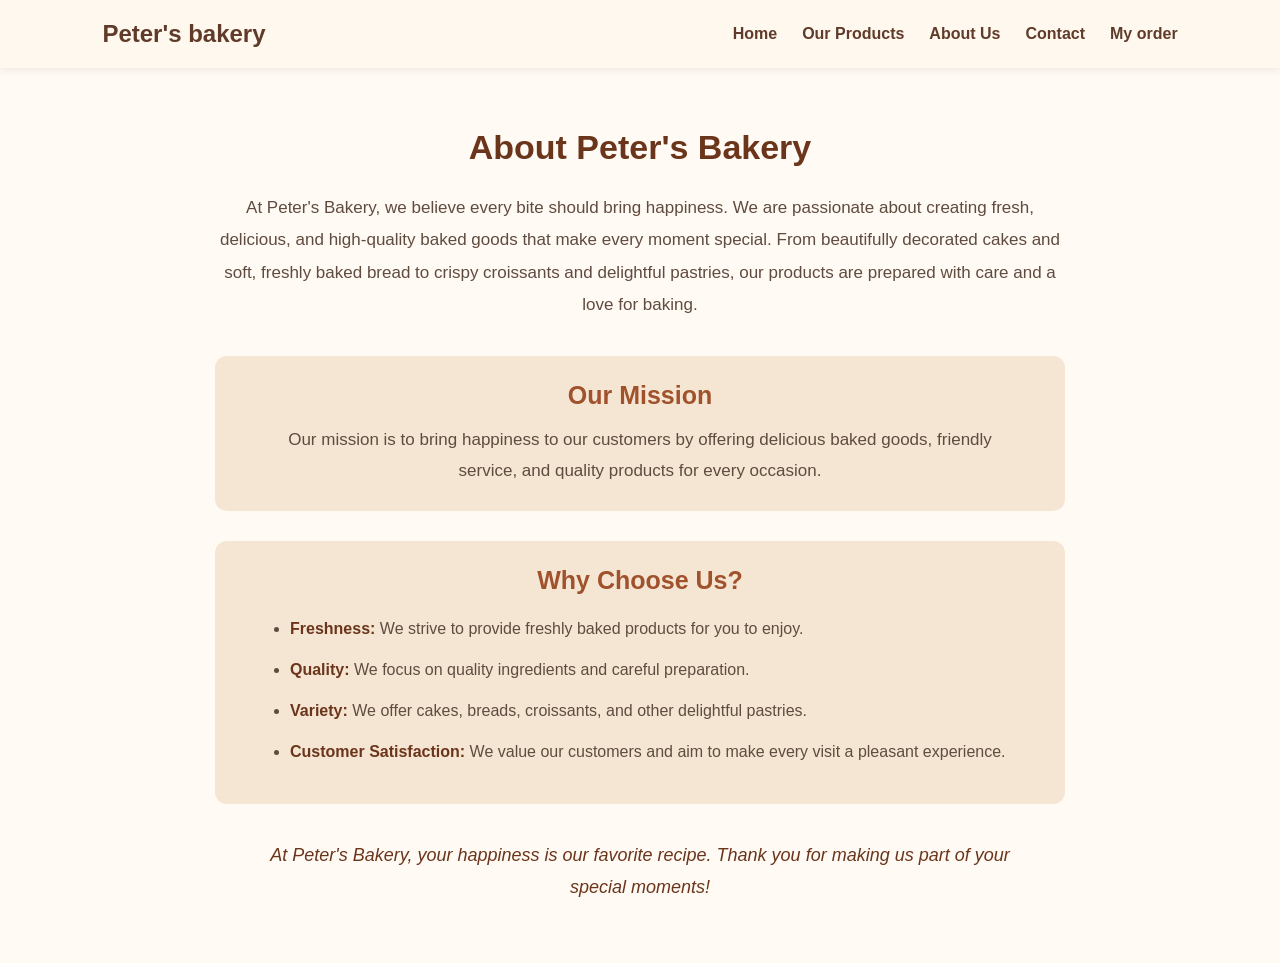
==== about_us.html @ 1d47c90d "Update Peter's Bakery website" ====
<!DOCTYPE html>
<html lang="en">
<head>
    <meta charset="UTF-8">
    <meta name="viewport" content="width=device-width, initial-scale=1.0">
    <title>Document</title>
    <link rel="stylesheet" href="style.css">
</head>
<body>
    <nav class="navbar">
        <a href="#home" class="logo">Peter's bakery</a>

        <ul class="nav-links">
            <li><a href="index.html">Home</a></li>
            <li><a href="/products.html">Our Products</a></li>
            <li><a href="#about_us">About Us</a></li>
            <li><a href="#contact">Contact</a></li>
            <li ><a href="#order">My order</a></li>
        </ul>
    </nav>

    <!-- About Us Section -->
<section id="about_us">
    <h2>About Peter's Bakery</h2>

    <p class="about-intro">
        At Peter's Bakery, we believe every bite should
        bring happiness. We are passionate about creating fresh,
        delicious, and high-quality baked goods that make every
        moment special.

        From beautifully decorated cakes and soft, freshly baked
        bread to crispy croissants and delightful pastries,
        our products are prepared with care and a love for baking.
    </p>

    <div class="about-mission">
        <h3>Our Mission</h3>

        <p>
            Our mission is to bring happiness to our customers
            by offering delicious baked goods, friendly service,
            and quality products for every occasion.
        </p>
    </div>

    <div class="about-why">
        <h3>Why Choose Us?</h3>

        <ul>
            <li>
                <strong>Freshness:</strong>
                We strive to provide freshly baked products
                for you to enjoy.
            </li>

            <li>
                <strong>Quality:</strong>
                We focus on quality ingredients and careful
                preparation.
            </li>

            <li>
                <strong>Variety:</strong>
                We offer cakes, breads, croissants, and other
                delightful pastries.
            </li>

            <li>
                <strong>Customer Satisfaction:</strong>
                We value our customers and aim to make every
                visit a pleasant experience.
            </li>
        </ul>
    </div>

    <p class="about-closing">
        At Peter's Bakery, your happiness is our favorite
        recipe. Thank you for making us part of your special moments!
    </p>
</section>



    
</body>
</html>
---- style.css ----
/* =====================================
   GENERAL STYLES
===================================== */

* {
    margin: 0;
    padding: 0;
    box-sizing: border-box;
}

html {
    scroll-behavior: smooth;
}

body {
    font-family: Arial, sans-serif;
    background-color: #fffaf3;
    color: #603b2a;
}


/* =====================================
   NAVIGATION BAR
===================================== */

.navbar {
    display: flex;
    justify-content: space-between;
    align-items: center;
    padding: 20px 8%;
    background-color: #fff8ef;

    position: sticky;
    top: 0;
    z-index: 1000;

    box-shadow: 0 2px 8px rgba(0, 0, 0, 0.08);
}

/* Bakery Logo */

.logo {
    font-size: 24px;
    font-weight: bold;
    color: #603b2a;
    text-decoration: none;
}

/* Navigation Links */

.nav-links {
    display: flex;
    gap: 25px;
    list-style: none;
    margin: 0;
    padding: 0;
}

.nav-links a {
    text-decoration: none;
    color: #603b2a;
    font-size: 16px;
    font-weight: bold;
    transition: color 0.3s ease;
}

/* Navigation Hover Effect */

.nav-links a:hover {
    color: #d18b47;
}


/* =====================================
   HOME SECTION
===================================== */

#home {
    position: relative;
    min-height: 85vh;
    padding: 60px 8%;
    box-sizing: border-box;

    display: flex;
    justify-content: center;
    align-items: center;

    overflow: hidden;

    color: white;
    text-align: center;
}

/* Background Video */

.background-video {
    position: absolute;
    top: 0;
    left: 0;

    width: 100%;
    height: 100%;

    object-fit: cover;
    object-position: center;

    z-index: 0;
}

/* Dark Overlay */

#home::before {
    content: "";
    position: absolute;
    top: 0;
    left: 0;

    width: 100%;
    height: 100%;

    background-color: rgba(0, 0, 0, 0.50);

    z-index: 1;
}

/* Home Content */

.home-content {
    position: relative;
    z-index: 2;

    max-width: 900px;
    margin: 0 auto;
}

/* Welcome Text */

#home .welcome-text {
    font-size: 15px;
    font-weight: bold;
    letter-spacing: 3px;
    color: #f4c98a;
    margin-bottom: 20px;
    line-height: 1.5;
}

/* Main Heading */

#home h1 {
    font-size: 42px;
    color: white;
    margin-bottom: 15px;

    text-shadow: 2px 2px 5px rgba(0, 0, 0, 0.6);
}

/* Subtitle */

#home h2 {
    font-size: 26px;
    color: #f4c98a;
    margin: 20px 0;
}

/* Description Paragraphs */

#home .home-content > p:not(.welcome-text):not(.home-slogan) {
    max-width: 800px;
    margin: 15px auto;
    font-size: 18px;
    line-height: 1.8;
    color: white;
}

/* Home Buttons Container */

.home-buttons {
    margin-top: 30px;
}

/* Both Home Buttons */

.home-buttons a {
    display: inline-block;
    padding: 14px 28px;
    margin: 5px;

    text-decoration: none;
    font-size: 17px;
    font-weight: bold;

    border-radius: 8px;

    transition: background-color 0.3s ease,
                transform 0.3s ease;
}

.home-buttons a:hover {
    transform: translateY(-3px);
}

/* Explore Menu Button */

.menu-button {
    background-color: #d18b47;
    color: white;
}

.menu-button:hover {
    background-color: #8b4513;
}

/* Contact Button */

.contact-button {
    background-color: transparent;
    color: white;
    border: 2px solid white;
}

.contact-button:hover {
    background-color: #8b4513;
}

/* Closing Slogan */

#home .home-slogan {
    margin-top: 30px;
    font-size: 18px;
    font-style: italic;
    color: #f4c98a;
}


/* =====================================
   CATEGORIES SECTION
===================================== */

#categories_section {
    padding: 60px 5%;
    background-color: #fffaf3;
    color: #603b2a;
}

/* Categories Heading */

#categories_section > h2 {
    text-align: center;
    font-size: 34px;
    color: #6b351c;
    margin-bottom: 12px;
}

/* Categories Introduction */

.categories-intro {
    text-align: center;
    font-size: 18px;
    color: #777;

    line-height: 1.6;

    max-width: 800px;
    margin: 0 auto 35px;
}

/* Categories Container */

.categories-container {
    display: flex;
    flex-wrap: wrap;
    justify-content: center;
    align-items: stretch;

    gap: 30px;

    max-width: 1400px;
    margin: 0 auto;
}

/* Individual Category Card */

.category-card {
    width: 300px;
    box-sizing: border-box;

    background-color: white;

    border: 1px solid #f0dfcc;
    border-radius: 15px;

    padding: 12px;

    text-align: center;

    box-shadow: 0 4px 12px rgba(0, 0, 0, 0.12);

    overflow: hidden;

    transition: transform 0.3s ease,
                box-shadow 0.3s ease;
}

/* Category Image */

.category-card img {
    display: block;

    width: 100%;
    height: 220px;

    object-fit: cover;
    object-position: center;

    border-radius: 10px;
}

/* Category Name */

.category-card h3 {
    color: #6b351c;
    font-size: 21px;
    margin: 15px 0 8px;
}

/* Category Description */

.category-card p {
    color: #666;
    font-size: 14px;
    line-height: 1.6;
    margin-bottom: 15px;
}

/* Category Button */

.category-button {
    display: inline-block;

    width: 100%;
    padding: 12px;

    background-color: #8b4513;
    color: white;

    text-decoration: none;
    font-size: 16px;
    font-weight: bold;

    border-radius: 8px;

    transition: background-color 0.3s ease;
}

/* Category Button Hover */

.category-button:hover {
    background-color: #c07838;
}

/* Category Card Hover */

.category-card:hover {
    transform: translateY(-5px);

    box-shadow: 0 8px 20px rgba(0, 0, 0, 0.18);
}

/* View All Products Button */

.all-products-button {
    text-align: center;
    margin-top: 40px;
}

.all-products-button a {
    display: inline-block;

    padding: 14px 28px;

    background-color: #d18b47;
    color: white;

    text-decoration: none;
    font-size: 17px;
    font-weight: bold;

    border-radius: 8px;

    transition: background-color 0.3s ease;
}

.all-products-button a:hover {
    background-color: #8b4513;
}


/* =====================================
   PRODUCTS SECTION
   For products.html
===================================== */

#products_section {
    padding: 60px 5%;
    background-color: #fffaf3;
    color: #603b2a;
}

#products_section h2 {
    text-align: center;
    font-size: 34px;
    color: #6b351c;
    margin: 0 0 12px;
    font-weight: bold;
}

#products_section > p {
    text-align: center;
    font-size: 18px;
    color: #777;
    line-height: 1.6;
    margin: 0 0 35px;
}

.products_container {
    display: flex;
    flex-wrap: wrap;
    justify-content: center;
    align-items: stretch;
    gap: 30px;
    max-width: 1400px;
    margin: 0 auto;
}

.product_card {
    width: 300px;
    box-sizing: border-box;
    background-color: #ffffff;
    border: 1px solid #f0dfcc;
    border-radius: 15px;
    padding: 12px;
    text-align: center;
    box-shadow: 0 4px 12px rgba(0, 0, 0, 0.12);
    overflow: hidden;

    transition: transform 0.3s ease,
                box-shadow 0.3s ease;

    font-family: Arial, sans-serif;
}

.product_card img {
    display: block;
    width: 100%;
    height: 240px;
    object-fit: cover;
    object-position: center;
    border-radius: 10px;
}

.product_card h3 {
    color: #6b351c;
    font-size: 21px;
    margin: 15px 0 8px;
}

.product_card p {
    color: #666;
    font-size: 14px;
    line-height: 1.6;
    margin: 0 0 15px;
}

.product_card span {
    display: block;
    color: #a0522d;
    font-size: 20px;
    font-weight: bold;
    margin-bottom: 15px;
}

.product_card button {
    width: 100%;
    padding: 12px;
    background-color: #8b4513;
    color: white;
    border: none;
    border-radius: 8px;
    font-size: 16px;
    font-weight: bold;
    cursor: pointer;

    transition: background-color 0.3s ease;
}

.product_card button:hover {
    background-color: #c07838;
}

.product_card:hover {
    transform: translateY(-5px);
    box-shadow: 0 8px 20px rgba(0, 0, 0, 0.18);
}


/* =====================================
   ABOUT US SECTION
   For about_us.html
===================================== */

#about_us {
    padding: 60px 8%;
    background-color: #fffaf3;
    color: #603b2a;
    text-align: center;
}

#about_us h2 {
    font-size: 34px;
    color: #6b351c;
    margin-bottom: 25px;
}

#about_us .about-intro {
    max-width: 850px;
    margin: 0 auto 35px;
    font-size: 17px;
    line-height: 1.9;
    color: #604b40;
}

#about_us .about-mission,
#about_us .about-why {
    max-width: 850px;
    margin: 30px auto;
    padding: 25px;
    background-color: #f5e6d3;
    border-radius: 12px;
    text-align: center;
}

#about_us h3 {
    font-size: 25px;
    color: #a0522d;
    margin-top: 0;
    margin-bottom: 15px;
}

#about_us .about-mission p {
    max-width: 750px;
    margin: 0 auto;
    font-size: 17px;
    line-height: 1.8;
    color: #604b40;
}

#about_us ul {
    max-width: 750px;
    margin: 20px auto 0;
    padding-left: 25px;
    text-align: left;
}

#about_us li {
    font-size: 16px;
    line-height: 1.8;
    margin-bottom: 12px;
    color: #604b40;
}

#about_us li strong {
    color: #6b351c;
}

#about_us .about-closing {
    max-width: 800px;
    margin: 35px auto 0;
    font-size: 18px;
    font-style: italic;
    line-height: 1.8;
    color: #6b351c;
}


/* =====================================
   CONTACT SECTION
===================================== */

#contact {
    padding: 60px 8%;
    background-color: #f5e6d3;
    color: #603b2a;
    text-align: center;
}

#contact h2 {
    font-size: 34px;
    color: #6b351c;
    margin-bottom: 20px;
}

#contact .contact-intro {
    max-width: 800px;
    margin: 0 auto 35px;
    font-size: 17px;
    line-height: 1.8;
    color: #604b40;
}

/* Contact Container */

.contact-container {
    display: flex;
    justify-content: center;
    align-items: stretch;
    gap: 30px;
    max-width: 900px;
    margin: 0 auto;
}

/* Contact Information and Opening Hours */

.contact-info,
.opening-hours {
    flex: 1;
    padding: 25px;
    background-color: #fffaf3;
    border-radius: 12px;
    box-shadow: 0 4px 12px rgba(0, 0, 0, 0.10);
}

/* Contact Subheadings */

#contact h3 {
    font-size: 24px;
    color: #a0522d;
    margin-top: 0;
    margin-bottom: 20px;
}

/* Contact Paragraphs */

#contact p {
    font-size: 16px;
    line-height: 1.8;
    color: #604b40;
}

/* Contact Details */

.contact-info p {
    margin: 15px 0;
}

/* Clickable Contact Links */

#contact a {
    color: #8b4513;
    text-decoration: none;
}

#contact a:hover {
    color: #d18b47;
    text-decoration: underline;
}

/* Closing Contact Message */

#contact .contact-message {
    margin: 35px auto 0;
    font-size: 17px;
    font-style: italic;
    color: #6b351c;
}


/* =====================================
   FOOTER
===================================== */

.footer {
    padding: 22px 8%;
    background-color: #603b2a;
    color: white;
    text-align: center;
}

.footer p {
    font-size: 14px;
    line-height: 1.6;
}


/* =====================================
   RESPONSIVE DESIGN
   For tablets and mobile phones
===================================== */

@media (max-width: 768px) {

    /* Navigation */

    .navbar {
        flex-direction: column;
        gap: 18px;
        padding: 18px 5%;
    }

    .nav-links {
        flex-wrap: wrap;
        justify-content: center;
        gap: 15px;
    }

    .nav-links a {
        font-size: 14px;
    }


    /* Home */

    #home {
        min-height: 80vh;
        padding: 50px 5%;
    }

    #home h1 {
        font-size: 32px;
    }

    #home h2 {
        font-size: 22px;
    }

    #home .home-content > p:not(.welcome-text):not(.home-slogan) {
        font-size: 16px;
    }


    /* Categories */

    #categories_section {
        padding: 45px 5%;
    }

    #categories_section > h2 {
        font-size: 28px;
    }

    .categories-container {
        gap: 20px;
    }

    .category-card {
        width: 100%;
        max-width: 350px;
    }


    /* Contact */

    .contact-container {
        flex-direction: column;
        align-items: center;
    }

    .contact-info,
    .opening-hours {
        width: 100%;
        max-width: 450px;
    }

}


@media (max-width: 480px) {

    .logo {
        font-size: 22px;
    }

    .nav-links {
        gap: 12px;
    }

    #home h1 {
        font-size: 27px;
    }

    #home h2 {
        font-size: 20px;
    }

    #home .welcome-text {
        font-size: 13px;
        letter-spacing: 2px;
    }

    .home-buttons a {
        padding: 12px 18px;
        font-size: 15px;
    }

    #categories_section > h2 {
        font-size: 25px;
    }

    .category-card img {
        height: 200px;
    }

    #contact h2 {
        font-size: 28px;
    }

}
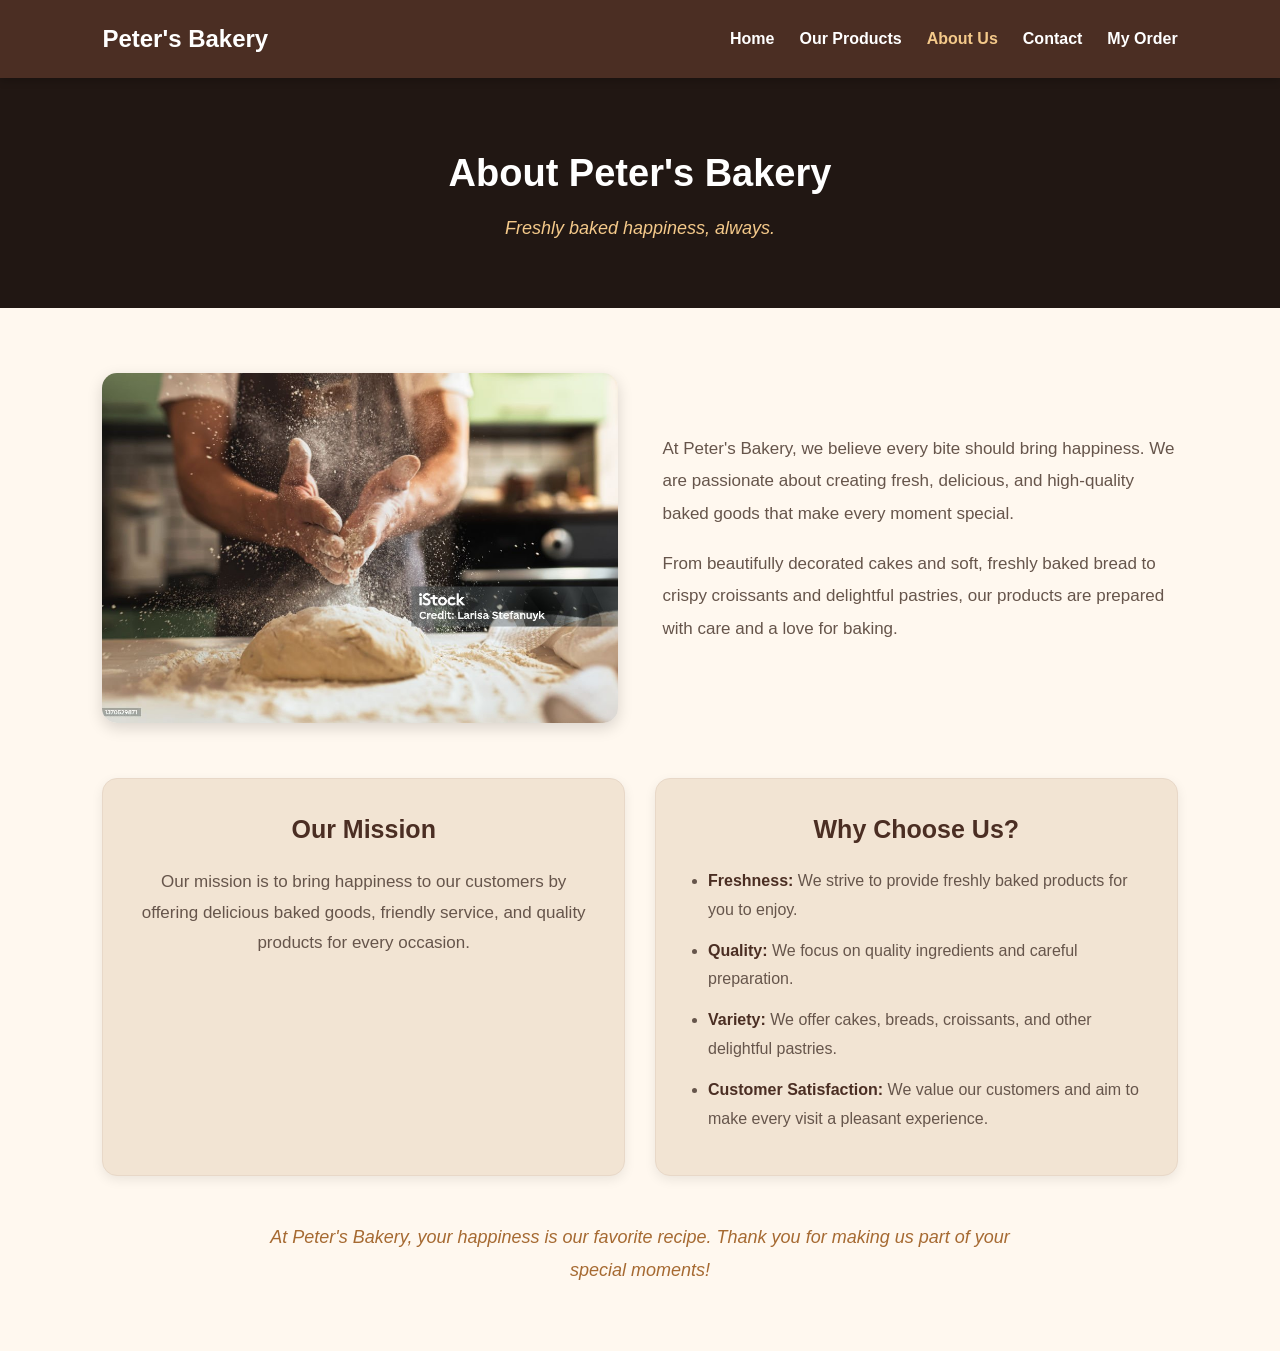
==== commit 58a7c853: "Update Peter's Bakery website" ====
--- a/about_us.html
+++ b/about_us.html
@@ -1,87 +1,119 @@
+
 <!DOCTYPE html>
 <html lang="en">
 <head>
     <meta charset="UTF-8">
     <meta name="viewport" content="width=device-width, initial-scale=1.0">
-    <title>Document</title>
+
+    <title>About Us | Peter's Bakery</title>
+
     <link rel="stylesheet" href="style.css">
 </head>
+
 <body>
+
+    <!-- Navigation Bar -->
     <nav class="navbar">
-        <a href="#home" class="logo">Peter's bakery</a>
+        <a href="./index.html" class="logo">Peter's Bakery</a>
 
         <ul class="nav-links">
-            <li><a href="index.html">Home</a></li>
-            <li><a href="/products.html">Our Products</a></li>
-            <li><a href="#about_us">About Us</a></li>
-            <li><a href="#contact">Contact</a></li>
-            <li ><a href="#order">My order</a></li>
+            <li><a href="./index.html">Home</a></li>
+            <li><a href="./products.html">Our Products</a></li>
+            <li><a href="./about_us.html" class="active">About Us</a></li>
+            <li><a href="./index.html#contact">Contact</a></li>
+            <li><a href="./my_order.html">My Order</a></li>
         </ul>
     </nav>
 
+    <!-- About Us Hero -->
+    <header class="about-hero">
+        <h1>About Peter's Bakery</h1>
+        <p>Freshly baked happiness, always.</p>
+    </header>
+
     <!-- About Us Section -->
-<section id="about_us">
-    <h2>About Peter's Bakery</h2>
+    <main>
+        <section id="about_us">
 
-    <p class="about-intro">
-        At Peter's Bakery, we believe every bite should
-        bring happiness. We are passionate about creating fresh,
-        delicious, and high-quality baked goods that make every
-        moment special.
+            <!-- Introduction -->
+            <div class="about-introduction">
 
-        From beautifully decorated cakes and soft, freshly baked
-        bread to crispy croissants and delightful pastries,
-        our products are prepared with care and a love for baking.
-    </p>
+                <div class="about-image">
+                    <img src="./images/about-bakery.jpg"
+                         alt="Freshly baked cakes and pastries">
+                </div>
 
-    <div class="about-mission">
-        <h3>Our Mission</h3>
+                <div class="about-intro">
+                    <p>
+                        At Peter's Bakery, we believe every bite should
+                        bring happiness. We are passionate about creating
+                        fresh, delicious, and high-quality baked goods
+                        that make every moment special.
+                    </p>
 
-        <p>
-            Our mission is to bring happiness to our customers
-            by offering delicious baked goods, friendly service,
-            and quality products for every occasion.
-        </p>
-    </div>
+                    <p>
+                        From beautifully decorated cakes and soft,
+                        freshly baked bread to crispy croissants and
+                        delightful pastries, our products are prepared
+                        with care and a love for baking.
+                    </p>
+                </div>
 
-    <div class="about-why">
-        <h3>Why Choose Us?</h3>
+            </div>
 
-        <ul>
-            <li>
-                <strong>Freshness:</strong>
-                We strive to provide freshly baked products
-                for you to enjoy.
-            </li>
+            <!-- Mission and Why Choose Us -->
+            <div class="about-features">
 
-            <li>
-                <strong>Quality:</strong>
-                We focus on quality ingredients and careful
-                preparation.
-            </li>
+                <div class="about-mission">
+                    <h3>Our Mission</h3>
 
-            <li>
-                <strong>Variety:</strong>
-                We offer cakes, breads, croissants, and other
-                delightful pastries.
-            </li>
+                    <p>
+                        Our mission is to bring happiness to our customers
+                        by offering delicious baked goods, friendly service,
+                        and quality products for every occasion.
+                    </p>
+                </div>
 
-            <li>
-                <strong>Customer Satisfaction:</strong>
-                We value our customers and aim to make every
-                visit a pleasant experience.
-            </li>
-        </ul>
-    </div>
+                <div class="about-why">
+                    <h3>Why Choose Us?</h3>
 
-    <p class="about-closing">
-        At Peter's Bakery, your happiness is our favorite
-        recipe. Thank you for making us part of your special moments!
-    </p>
-</section>
+                    <ul>
+                        <li>
+                            <strong>Freshness:</strong>
+                            We strive to provide freshly baked products
+                            for you to enjoy.
+                        </li>
 
+                        <li>
+                            <strong>Quality:</strong>
+                            We focus on quality ingredients and careful
+                            preparation.
+                        </li>
 
+                        <li>
+                            <strong>Variety:</strong>
+                            We offer cakes, breads, croissants, and other
+                            delightful pastries.
+                        </li>
 
-    
+                        <li>
+                            <strong>Customer Satisfaction:</strong>
+                            We value our customers and aim to make every
+                            visit a pleasant experience.
+                        </li>
+                    </ul>
+                </div>
+
+            </div>
+
+            <!-- Closing Message -->
+            <p class="about-closing">
+                At Peter's Bakery, your happiness is our favorite recipe.
+                Thank you for making us part of your special moments!
+            </p>
+
+        </section>
+    </main>
+
 </body>
-</html>+</html>
--- a/style.css
+++ b/style.css
@@ -1,7 +1,30 @@
 
-/* =====================================
-   GENERAL STYLES
-===================================== */
+/* =========================================================
+   PETER'S BAKERY
+   COMPLETE WEBSITE STYLESHEET
+   ========================================================= */
+
+
+/* =========================================================
+   1. COLOUR PALETTE AND GENERAL STYLES
+   ========================================================= */
+
+:root {
+    --dark-chocolate: #211713;
+    --deep-brown: #4B2E23;
+    --cream: #FFF8EF;
+    --caramel: #D99A56;
+    --caramel-dark: #B97935;
+    --gold-light: #F4C98A;
+    --beige: #F2E4D3;
+    --pale-beige: #E8D8C8;
+
+    --text-dark: #3B2922;
+    --text-medium: #66554B;
+    --text-light: #FFFFFF;
+}
+
+/* Reset */
 
 * {
     margin: 0;
@@ -11,31 +34,52 @@
 
 html {
     scroll-behavior: smooth;
+    scroll-padding-top: 90px;
 }
 
 body {
     font-family: Arial, sans-serif;
-    background-color: #fffaf3;
-    color: #603b2a;
-}
-
-
-/* =====================================
-   NAVIGATION BAR
-===================================== */
+    background-color: var(--cream);
+    color: var(--text-dark);
+    line-height: 1.6;
+}
+
+img {
+    max-width: 100%;
+    height: auto;
+}
+
+a {
+    transition: color 0.3s ease,
+                background-color 0.3s ease,
+                transform 0.3s ease;
+}
+
+button {
+    font-family: inherit;
+    cursor: pointer;
+}
+
+
+/* =========================================================
+   2. NAVIGATION BAR
+   ========================================================= */
 
 .navbar {
     display: flex;
     justify-content: space-between;
     align-items: center;
+    gap: 25px;
+
     padding: 20px 8%;
-    background-color: #fff8ef;
+
+    background-color: var(--deep-brown);
 
     position: sticky;
     top: 0;
     z-index: 1000;
 
-    box-shadow: 0 2px 8px rgba(0, 0, 0, 0.08);
+    box-shadow: 0 3px 8px rgba(0, 0, 0, 0.2);
 }
 
 /* Bakery Logo */
@@ -43,44 +87,49 @@
 .logo {
     font-size: 24px;
     font-weight: bold;
-    color: #603b2a;
+    color: var(--text-light);
     text-decoration: none;
+    white-space: nowrap;
+}
+
+.logo:hover {
+    color: var(--gold-light);
 }
 
 /* Navigation Links */
 
 .nav-links {
     display: flex;
+    align-items: center;
+    flex-wrap: wrap;
+    justify-content: center;
     gap: 25px;
+
     list-style: none;
-    margin: 0;
-    padding: 0;
 }
 
 .nav-links a {
-    text-decoration: none;
-    color: #603b2a;
+    color: var(--text-light);
     font-size: 16px;
     font-weight: bold;
-    transition: color 0.3s ease;
-}
-
-/* Navigation Hover Effect */
-
-.nav-links a:hover {
-    color: #d18b47;
-}
-
-
-/* =====================================
-   HOME SECTION
-===================================== */
+    text-decoration: none;
+}
+
+.nav-links a:hover,
+.nav-links a.active {
+    color: var(--gold-light);
+}
+
+
+/* =========================================================
+   3. HOME SECTION
+   ========================================================= */
 
 #home {
     position: relative;
+
     min-height: 85vh;
     padding: 60px 8%;
-    box-sizing: border-box;
 
     display: flex;
     justify-content: center;
@@ -88,7 +137,7 @@
 
     overflow: hidden;
 
-    color: white;
+    color: var(--text-light);
     text-align: center;
 }
 
@@ -112,14 +161,11 @@
 
 #home::before {
     content: "";
+
     position: absolute;
-    top: 0;
-    left: 0;
-
-    width: 100%;
-    height: 100%;
-
-    background-color: rgba(0, 0, 0, 0.50);
+    inset: 0;
+
+    background-color: rgba(0, 0, 0, 0.55);
 
     z-index: 1;
 }
@@ -140,16 +186,20 @@
     font-size: 15px;
     font-weight: bold;
     letter-spacing: 3px;
-    color: #f4c98a;
+
+    color: var(--gold-light);
+
     margin-bottom: 20px;
-    line-height: 1.5;
 }
 
 /* Main Heading */
 
 #home h1 {
     font-size: 42px;
-    color: white;
+    line-height: 1.2;
+
+    color: var(--text-light);
+
     margin-bottom: 15px;
 
     text-shadow: 2px 2px 5px rgba(0, 0, 0, 0.6);
@@ -159,7 +209,8 @@
 
 #home h2 {
     font-size: 26px;
-    color: #f4c98a;
+    color: var(--gold-light);
+
     margin: 20px 0;
 }
 
@@ -168,9 +219,11 @@
 #home .home-content > p:not(.welcome-text):not(.home-slogan) {
     max-width: 800px;
     margin: 15px auto;
+
     font-size: 18px;
     line-height: 1.8;
-    color: white;
+
+    color: var(--text-light);
 }
 
 /* Home Buttons Container */
@@ -183,6 +236,7 @@
 
 .home-buttons a {
     display: inline-block;
+
     padding: 14px 28px;
     margin: 5px;
 
@@ -203,66 +257,73 @@
 /* Explore Menu Button */
 
 .menu-button {
-    background-color: #d18b47;
-    color: white;
+    background-color: var(--caramel);
+    color: var(--dark-chocolate);
 }
 
 .menu-button:hover {
-    background-color: #8b4513;
+    background-color: var(--caramel-dark);
 }
 
 /* Contact Button */
 
 .contact-button {
     background-color: transparent;
-    color: white;
-    border: 2px solid white;
+    color: var(--text-light);
+
+    border: 2px solid var(--text-light);
 }
 
 .contact-button:hover {
-    background-color: #8b4513;
+    background-color: var(--deep-brown);
 }
 
 /* Closing Slogan */
 
 #home .home-slogan {
     margin-top: 30px;
+
     font-size: 18px;
     font-style: italic;
-    color: #f4c98a;
-}
-
-
-/* =====================================
-   CATEGORIES SECTION
-===================================== */
+
+    color: var(--gold-light);
+}
+
+
+/* =========================================================
+   4. CATEGORIES SECTION
+   ========================================================= */
 
 #categories_section {
     padding: 60px 5%;
-    background-color: #fffaf3;
-    color: #603b2a;
+
+    background-color: var(--dark-chocolate);
+    color: var(--text-light);
 }
 
 /* Categories Heading */
 
 #categories_section > h2 {
     text-align: center;
+
     font-size: 34px;
-    color: #6b351c;
+    color: var(--text-light);
+
     margin-bottom: 12px;
 }
 
 /* Categories Introduction */
 
 .categories-intro {
-    text-align: center;
-    font-size: 18px;
-    color: #777;
-
-    line-height: 1.6;
-
     max-width: 800px;
     margin: 0 auto 35px;
+
+    text-align: center;
+
+    font-size: 18px;
+    line-height: 1.6;
+
+    color: var(--pale-beige);
 }
 
 /* Categories Container */
@@ -270,6 +331,7 @@
 .categories-container {
     display: flex;
     flex-wrap: wrap;
+
     justify-content: center;
     align-items: stretch;
 
@@ -285,9 +347,10 @@
     width: 300px;
     box-sizing: border-box;
 
-    background-color: white;
-
-    border: 1px solid #f0dfcc;
+    background-color: var(--cream);
+    color: var(--deep-brown);
+
+    border: 1px solid var(--pale-beige);
     border-radius: 15px;
 
     padding: 12px;
@@ -319,7 +382,8 @@
 /* Category Name */
 
 .category-card h3 {
-    color: #6b351c;
+    color: var(--deep-brown);
+
     font-size: 21px;
     margin: 15px 0 8px;
 }
@@ -327,9 +391,11 @@
 /* Category Description */
 
 .category-card p {
-    color: #666;
+    color: var(--text-medium);
+
     font-size: 14px;
     line-height: 1.6;
+
     margin-bottom: 15px;
 }
 
@@ -337,12 +403,12 @@
 
 .category-button {
     display: inline-block;
-
     width: 100%;
+
     padding: 12px;
 
-    background-color: #8b4513;
-    color: white;
+    background-color: var(--caramel);
+    color: var(--dark-chocolate);
 
     text-decoration: none;
     font-size: 16px;
@@ -353,10 +419,8 @@
     transition: background-color 0.3s ease;
 }
 
-/* Category Button Hover */
-
 .category-button:hover {
-    background-color: #c07838;
+    background-color: var(--caramel-dark);
 }
 
 /* Category Card Hover */
@@ -379,8 +443,8 @@
 
     padding: 14px 28px;
 
-    background-color: #d18b47;
-    color: white;
+    background-color: var(--caramel);
+    color: var(--dark-chocolate);
 
     text-decoration: none;
     font-size: 17px;
@@ -392,56 +456,89 @@
 }
 
 .all-products-button a:hover {
-    background-color: #8b4513;
-}
-
-
-/* =====================================
-   PRODUCTS SECTION
-   For products.html
-===================================== */
-
-#products_section {
+    background-color: var(--caramel-dark);
+}
+
+
+/* =========================================================
+   5. PRODUCTS SECTION
+   For products.html and category pages
+   ========================================================= */
+
+#products_section,
+.products-section {
     padding: 60px 5%;
-    background-color: #fffaf3;
-    color: #603b2a;
-}
-
-#products_section h2 {
+
+    background-color: var(--dark-chocolate);
+    color: var(--cream);
+}
+
+/* Product Section Headings */
+
+#products_section h1,
+#products_section h2,
+.products-section h1,
+.products-section h2 {
     text-align: center;
+
     font-size: 34px;
-    color: #6b351c;
+    line-height: 1.3;
+
+    color: var(--text-light);
+
     margin: 0 0 12px;
     font-weight: bold;
 }
 
-#products_section > p {
+/* Product Introduction */
+
+.products-intro {
+    max-width: 850px;
+    margin: 0 auto 35px;
+
     text-align: center;
+}
+
+.products-intro p {
     font-size: 18px;
-    color: #777;
     line-height: 1.6;
-    margin: 0 0 35px;
-}
+
+    color: var(--pale-beige);
+}
+
+/* Products Container */
 
 .products_container {
     display: flex;
     flex-wrap: wrap;
+
     justify-content: center;
     align-items: stretch;
+
     gap: 30px;
+
     max-width: 1400px;
     margin: 0 auto;
 }
+
+/* Individual Product Card */
 
 .product_card {
     width: 300px;
     box-sizing: border-box;
-    background-color: #ffffff;
-    border: 1px solid #f0dfcc;
+
+    background-color: var(--cream);
+    color: var(--deep-brown);
+
+    border: 1px solid var(--pale-beige);
     border-radius: 15px;
+
     padding: 12px;
+
     text-align: center;
+
     box-shadow: 0 4px 12px rgba(0, 0, 0, 0.12);
+
     overflow: hidden;
 
     transition: transform 0.3s ease,
@@ -450,171 +547,320 @@
     font-family: Arial, sans-serif;
 }
 
+/* Product Image */
+
 .product_card img {
     display: block;
+
     width: 100%;
     height: 240px;
+
     object-fit: cover;
     object-position: center;
+
     border-radius: 10px;
 }
 
+/* Product Name */
+
 .product_card h3 {
-    color: #6b351c;
+    color: var(--deep-brown);
+
     font-size: 21px;
     margin: 15px 0 8px;
 }
 
+/* Product Description */
+
 .product_card p {
-    color: #666;
+    color: var(--text-medium);
+
     font-size: 14px;
     line-height: 1.6;
+
     margin: 0 0 15px;
 }
+
+/* Product Price */
 
 .product_card span {
     display: block;
-    color: #a0522d;
+
+    color: #A66A32;
+
     font-size: 20px;
     font-weight: bold;
+
     margin-bottom: 15px;
 }
+
+/* Add to Cart Button */
 
 .product_card button {
     width: 100%;
     padding: 12px;
-    background-color: #8b4513;
-    color: white;
+
+    background-color: var(--caramel);
+    color: var(--dark-chocolate);
+
     border: none;
     border-radius: 8px;
+
     font-size: 16px;
     font-weight: bold;
+
     cursor: pointer;
 
     transition: background-color 0.3s ease;
 }
 
 .product_card button:hover {
-    background-color: #c07838;
-}
+    background-color: var(--caramel-dark);
+}
+
+/* Product Card Hover */
 
 .product_card:hover {
     transform: translateY(-5px);
+
     box-shadow: 0 8px 20px rgba(0, 0, 0, 0.18);
 }
 
 
-/* =====================================
-   ABOUT US SECTION
+/* =========================================================
+   6. ABOUT US PAGE
    For about_us.html
-===================================== */
+   ========================================================= */
+
+/* About Hero */
+
+.about-hero {
+    padding: 65px 8%;
+
+    background-color: var(--dark-chocolate);
+    color: var(--text-light);
+
+    text-align: center;
+}
+
+.about-hero h1 {
+    font-size: 38px;
+    color: var(--text-light);
+
+    margin-bottom: 10px;
+}
+
+.about-hero p {
+    font-size: 18px;
+    font-style: italic;
+
+    color: var(--gold-light);
+}
+
+/* Main About Section */
 
 #about_us {
-    padding: 60px 8%;
-    background-color: #fffaf3;
-    color: #603b2a;
+    padding: 65px 8%;
+
+    background-color: var(--cream);
+    color: var(--text-dark);
+
     text-align: center;
 }
 
-#about_us h2 {
-    font-size: 34px;
-    color: #6b351c;
-    margin-bottom: 25px;
-}
+/* Introduction Container */
+
+.about-introduction {
+    display: flex;
+    justify-content: center;
+    align-items: center;
+
+    gap: 45px;
+
+    max-width: 1200px;
+    margin: 0 auto 55px;
+}
+
+/* About Image */
+
+.about-image {
+    flex: 1;
+    min-width: 0;
+}
+
+.about-image img {
+    display: block;
+
+    width: 100%;
+    height: 350px;
+
+    object-fit: cover;
+    object-position: center;
+
+    border-radius: 15px;
+
+    box-shadow: 0 5px 15px rgba(0, 0, 0, 0.15);
+}
+
+/* Introduction Text */
 
 #about_us .about-intro {
-    max-width: 850px;
-    margin: 0 auto 35px;
+    flex: 1;
+    min-width: 0;
+
+    margin: 0;
+
+    text-align: left;
+
     font-size: 17px;
     line-height: 1.9;
-    color: #604b40;
-}
+
+    color: var(--text-medium);
+}
+
+.about-intro p {
+    margin-bottom: 18px;
+}
+
+/* Mission and Why Choose Us Container */
+
+.about-features {
+    display: flex;
+    justify-content: center;
+    align-items: stretch;
+
+    gap: 30px;
+
+    max-width: 1100px;
+    margin: 0 auto;
+}
+
+/* Mission and Why Choose Us Cards */
 
 #about_us .about-mission,
 #about_us .about-why {
-    max-width: 850px;
-    margin: 30px auto;
-    padding: 25px;
-    background-color: #f5e6d3;
-    border-radius: 12px;
+    flex: 1;
+
+    max-width: none;
+    margin: 0;
+
+    padding: 30px;
+
+    background-color: var(--beige);
+
+    border: 1px solid var(--pale-beige);
+    border-radius: 15px;
+
     text-align: center;
-}
+
+    box-shadow: 0 4px 12px rgba(0, 0, 0, 0.08);
+}
+
+/* About Subheadings */
 
 #about_us h3 {
     font-size: 25px;
-    color: #a0522d;
-    margin-top: 0;
-    margin-bottom: 15px;
-}
+
+    color: var(--deep-brown);
+
+    margin: 0 0 18px;
+}
+
+/* Mission Paragraph */
 
 #about_us .about-mission p {
     max-width: 750px;
     margin: 0 auto;
+
     font-size: 17px;
     line-height: 1.8;
-    color: #604b40;
-}
-
-#about_us ul {
+
+    color: var(--text-medium);
+}
+
+/* Why Choose Us List */
+
+#about_us .about-why ul {
     max-width: 750px;
-    margin: 20px auto 0;
-    padding-left: 25px;
+
+    margin: 0 auto;
+    padding-left: 22px;
+
     text-align: left;
 }
 
-#about_us li {
+#about_us .about-why li {
     font-size: 16px;
     line-height: 1.8;
+
     margin-bottom: 12px;
-    color: #604b40;
-}
-
-#about_us li strong {
-    color: #6b351c;
-}
+
+    color: var(--text-medium);
+}
+
+#about_us .about-why li strong {
+    color: var(--deep-brown);
+}
+
+/* Closing Message */
 
 #about_us .about-closing {
     max-width: 800px;
-    margin: 35px auto 0;
+
+    margin: 45px auto 0;
+
     font-size: 18px;
     font-style: italic;
     line-height: 1.8;
-    color: #6b351c;
-}
-
-
-/* =====================================
-   CONTACT SECTION
-===================================== */
+
+    color: #A66A32;
+}
+
+
+/* =========================================================
+   7. CONTACT SECTION
+   ========================================================= */
 
 #contact {
     padding: 60px 8%;
-    background-color: #f5e6d3;
-    color: #603b2a;
+
+    background-color: var(--dark-chocolate);
+    color: var(--text-light);
+
     text-align: center;
 }
+
+/* Contact Heading */
 
 #contact h2 {
     font-size: 34px;
-    color: #6b351c;
+    color: var(--text-light);
+
     margin-bottom: 20px;
 }
+
+/* Contact Introduction */
 
 #contact .contact-intro {
     max-width: 800px;
     margin: 0 auto 35px;
+
     font-size: 17px;
     line-height: 1.8;
-    color: #604b40;
+
+    color: var(--pale-beige);
 }
 
 /* Contact Container */
 
 .contact-container {
     display: flex;
+
     justify-content: center;
     align-items: stretch;
+
     gap: 30px;
+
     max-width: 900px;
     margin: 0 auto;
 }
@@ -624,9 +870,14 @@
 .contact-info,
 .opening-hours {
     flex: 1;
+
     padding: 25px;
-    background-color: #fffaf3;
+
+    background-color: var(--cream);
+    color: var(--text-dark);
+
     border-radius: 12px;
+
     box-shadow: 0 4px 12px rgba(0, 0, 0, 0.10);
 }
 
@@ -634,7 +885,8 @@
 
 #contact h3 {
     font-size: 24px;
-    color: #a0522d;
+    color: var(--deep-brown);
+
     margin-top: 0;
     margin-bottom: 20px;
 }
@@ -644,7 +896,8 @@
 #contact p {
     font-size: 16px;
     line-height: 1.8;
-    color: #604b40;
+
+    color: var(--text-medium);
 }
 
 /* Contact Details */
@@ -656,12 +909,12 @@
 /* Clickable Contact Links */
 
 #contact a {
-    color: #8b4513;
+    color: #A66A32;
     text-decoration: none;
 }
 
 #contact a:hover {
-    color: #d18b47;
+    color: var(--caramel-dark);
     text-decoration: underline;
 }
 
@@ -669,20 +922,24 @@
 
 #contact .contact-message {
     margin: 35px auto 0;
+
     font-size: 17px;
     font-style: italic;
-    color: #6b351c;
-}
-
-
-/* =====================================
-   FOOTER
-===================================== */
+
+    color: var(--gold-light);
+}
+
+
+/* =========================================================
+   8. FOOTER
+   ========================================================= */
 
 .footer {
     padding: 22px 8%;
-    background-color: #603b2a;
-    color: white;
+
+    background-color: var(--dark-chocolate);
+    color: var(--text-light);
+
     text-align: center;
 }
 
@@ -691,11 +948,21 @@
     line-height: 1.6;
 }
 
-
-/* =====================================
-   RESPONSIVE DESIGN
+.footer a {
+    color: var(--caramel);
+    text-decoration: none;
+}
+
+.footer a:hover {
+    color: var(--text-light);
+    text-decoration: underline;
+}
+
+
+/* =========================================================
+   9. RESPONSIVE DESIGN
    For tablets and mobile phones
-===================================== */
+   ========================================================= */
 
 @media (max-width: 768px) {
 
@@ -704,12 +971,14 @@
     .navbar {
         flex-direction: column;
         gap: 18px;
+
         padding: 18px 5%;
     }
 
     .nav-links {
         flex-wrap: wrap;
         justify-content: center;
+
         gap: 15px;
     }
 
@@ -758,7 +1027,78 @@
     }
 
 
+    /* Products */
+
+    #products_section,
+    .products-section {
+        padding: 45px 5%;
+    }
+
+    #products_section h1,
+    #products_section h2,
+    .products-section h1,
+    .products-section h2 {
+        font-size: 28px;
+    }
+
+    .products_container {
+        gap: 20px;
+    }
+
+    .product_card {
+        width: 100%;
+        max-width: 350px;
+    }
+
+
+    /* About Us */
+
+    .about-hero {
+        padding: 50px 5%;
+    }
+
+    .about-hero h1 {
+        font-size: 32px;
+    }
+
+    #about_us {
+        padding: 45px 5%;
+    }
+
+    .about-introduction {
+        flex-direction: column;
+        gap: 25px;
+    }
+
+    .about-image,
+    #about_us .about-intro {
+        width: 100%;
+    }
+
+    .about-image img {
+        height: 280px;
+    }
+
+    #about_us .about-intro {
+        text-align: center;
+    }
+
+    .about-features {
+        flex-direction: column;
+        align-items: center;
+    }
+
+    #about_us .about-mission,
+    #about_us .about-why {
+        width: 100%;
+    }
+
+
     /* Contact */
+
+    #contact {
+        padding: 45px 5%;
+    }
 
     .contact-container {
         flex-direction: column;
@@ -774,7 +1114,13 @@
 }
 
 
+/* =========================================================
+   10. SMALL MOBILE SCREENS
+   ========================================================= */
+
 @media (max-width: 480px) {
+
+    /* Navigation */
 
     .logo {
         font-size: 22px;
@@ -783,6 +1129,9 @@
     .nav-links {
         gap: 12px;
     }
+
+
+    /* Home */
 
     #home h1 {
         font-size: 27px;
@@ -802,6 +1151,9 @@
         font-size: 15px;
     }
 
+
+    /* Categories */
+
     #categories_section > h2 {
         font-size: 25px;
     }
@@ -810,8 +1162,65 @@
         height: 200px;
     }
 
+
+    /* Products */
+
+    #products_section h1,
+    #products_section h2,
+    .products-section h1,
+    .products-section h2 {
+        font-size: 25px;
+    }
+
+    .product_card img {
+        height: 210px;
+    }
+
+
+    /* About Us */
+
+    .about-hero h1 {
+        font-size: 27px;
+    }
+
+    .about-hero p {
+        font-size: 16px;
+    }
+
+    .about-image img {
+        height: 220px;
+    }
+
+    #about_us h3 {
+        font-size: 21px;
+    }
+
+    #about_us .about-mission,
+    #about_us .about-why {
+        padding: 22px;
+    }
+
+    #about_us .about-closing {
+        font-size: 16px;
+    }
+
+
+    /* Contact */
+
     #contact h2 {
         font-size: 28px;
     }
 
-}
+    .contact-info,
+    .opening-hours {
+        padding: 20px;
+    }
+
+
+    /* Footer */
+
+    .footer {
+        padding: 20px 5%;
+    }
+
+}
